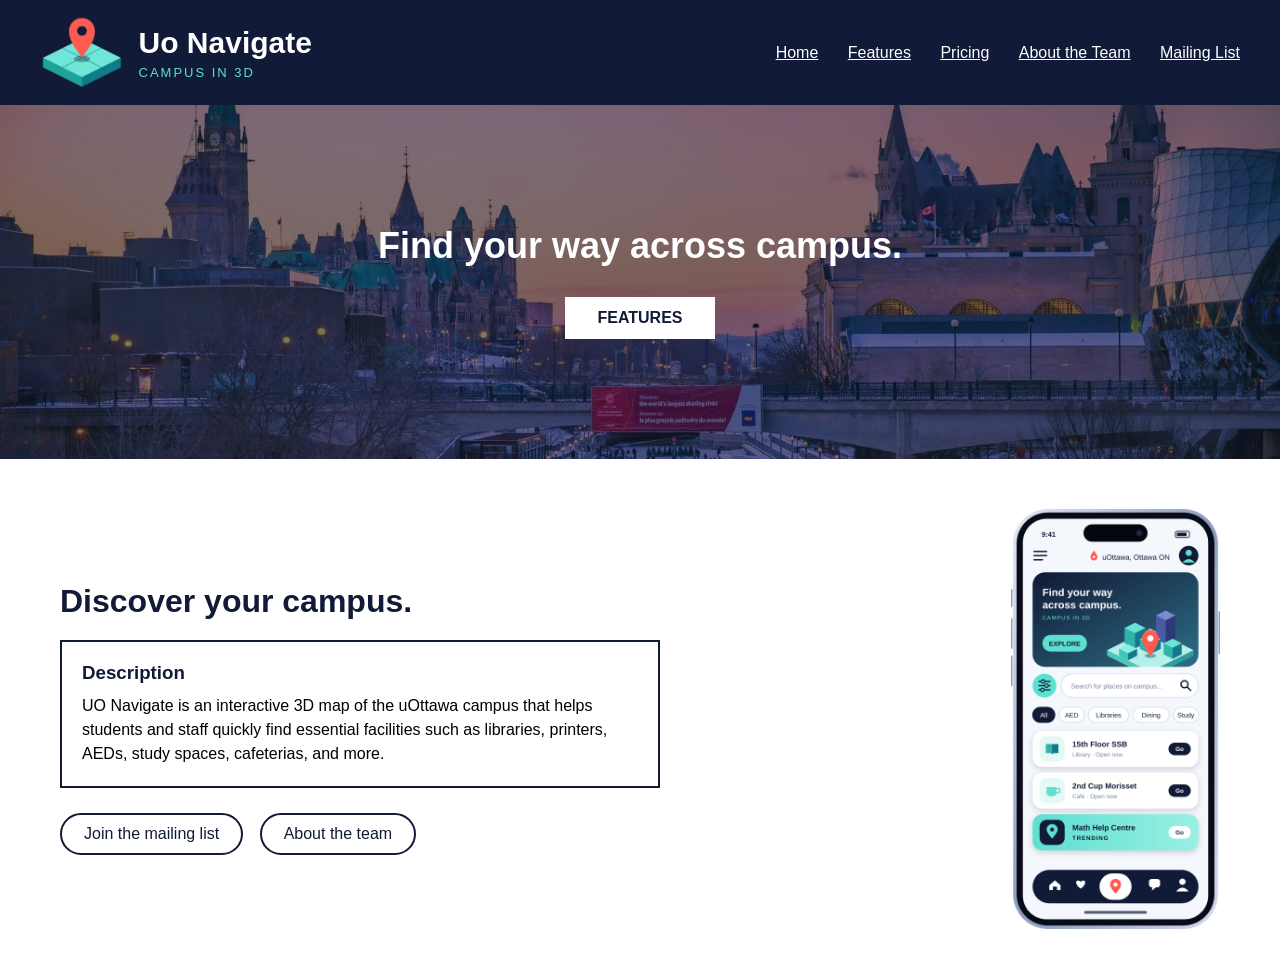
==== index.html @ f6d892aa "Rename MainPage.html to index.html" ====
<!DOCTYPE html>
<html lang="en">
<head>
  <title>Uo Navigate</title>
  <link rel="stylesheet" href="Styling/MainPageStyle.css">
  <link rel="icon" href="logo.png">
</head>
<body>
  <header>
    <img src="logo.png">
    <div>
      <h1>Uo Navigate</h1>
      <p class="tagline">CAMPUS IN 3D</p>
    </div>
    <nav>
      <a href="MainPage.html">Home</a>
      <a href="FeaturesPage.html">Features</a>
      <a href="PricingPage.html">Pricing</a>
      <a href="AboutTheTeamPage.html">About the Team</a>
      <a href="MailingListPage.html">Mailing List</a>
    </nav>
  </header>
<main>
    <section class="hero">
      <h2>Find your way across campus.</h2>
      <a class="features-button" href="FeaturesPage.html">FEATURES</a>
    </section>
    <section class="discover">
      <div class="discover-text">
        <h2>Discover your campus.</h2>
        <div class="description">
          <h3>Description</h3>
          <p>
            UO Navigate is an interactive 3D map of the uOttawa campus that helps
            students and staff quickly find essential facilities such as libraries,
            printers, AEDs, study spaces, cafeterias, and more.
          </p>
        </div>
        <div class="buttons">
          <a href="MailingListPage.html">Join the mailing list</a>
          <a href="AboutTheTeamPage.html">About the team</a>
        </div>
      </div>
      <img class="phone" src="phone.png" alt="UoNavigate app shown on a phone screen">  
    </section>
  </main>
</body>
</html>
---- Styling/MainPageStyle.css ----
body {
  font-family: Arial;
  margin: 0;
}
header {
  background-color: #111a36;
  padding: 15px 40px;
  display: flex;
  align-items: center;
}
header img {
  height: 75px;
  margin-right: 15px;
}
h1 {
  color: white;
  font-size: 30px;
  margin: 0;
}
.tagline {
  color: #5ee0d0;
  font-size: 13px;
  letter-spacing: 2px;
  margin: 5px 0 0 0;
}
nav {
  margin-left: auto;
}
nav a {
  color: white;
  margin-left: 25px;
}
.hero {
  background: linear-gradient(rgba(17, 26, 54, 0.55), rgba(17, 26, 54, 0.55)), url("../campus.png") center 35% / cover;
  text-align: center;
  padding: 120px 20px;
}
.hero h2 {
  color: white;
  font-size: 36px;
  margin: 0 0 30px 0;
}
.features-button {
  display: inline-block;
  background-color: white;
  color: #111a36;
  font-weight: bold;
  text-decoration: none;
  padding: 12px 32px;
}
.features-button:hover {
  background-color: #5ee0d0;
}
.discover {
  display: flex;
  align-items: center;
  padding: 50px 60px;
}
.discover-text {
  max-width: 600px;
  margin-right: 40px;
}
.discover h2 {
  color: #111a36;
  font-size: 32px;
  margin: 0 0 20px 0;
}
.description {
  border: 2px solid #111a36;
  padding: 20px;
}
.description h3 {
  color: #111a36;
  margin: 0 0 10px 0;
}
.description p {
  line-height: 1.5;
  margin: 0;
}
.buttons {
  margin-top: 25px;
}
.buttons a {
  display: inline-block;
  border: 2px solid #111a36;
  border-radius: 30px;
  color: #111a36;
  text-decoration: none;
  padding: 10px 22px;
  margin-right: 12px;
}
.buttons a:hover {
  background-color: #111a36;
  color: white;
}
.phone {
  height: 420px;
  margin-left: auto;
}
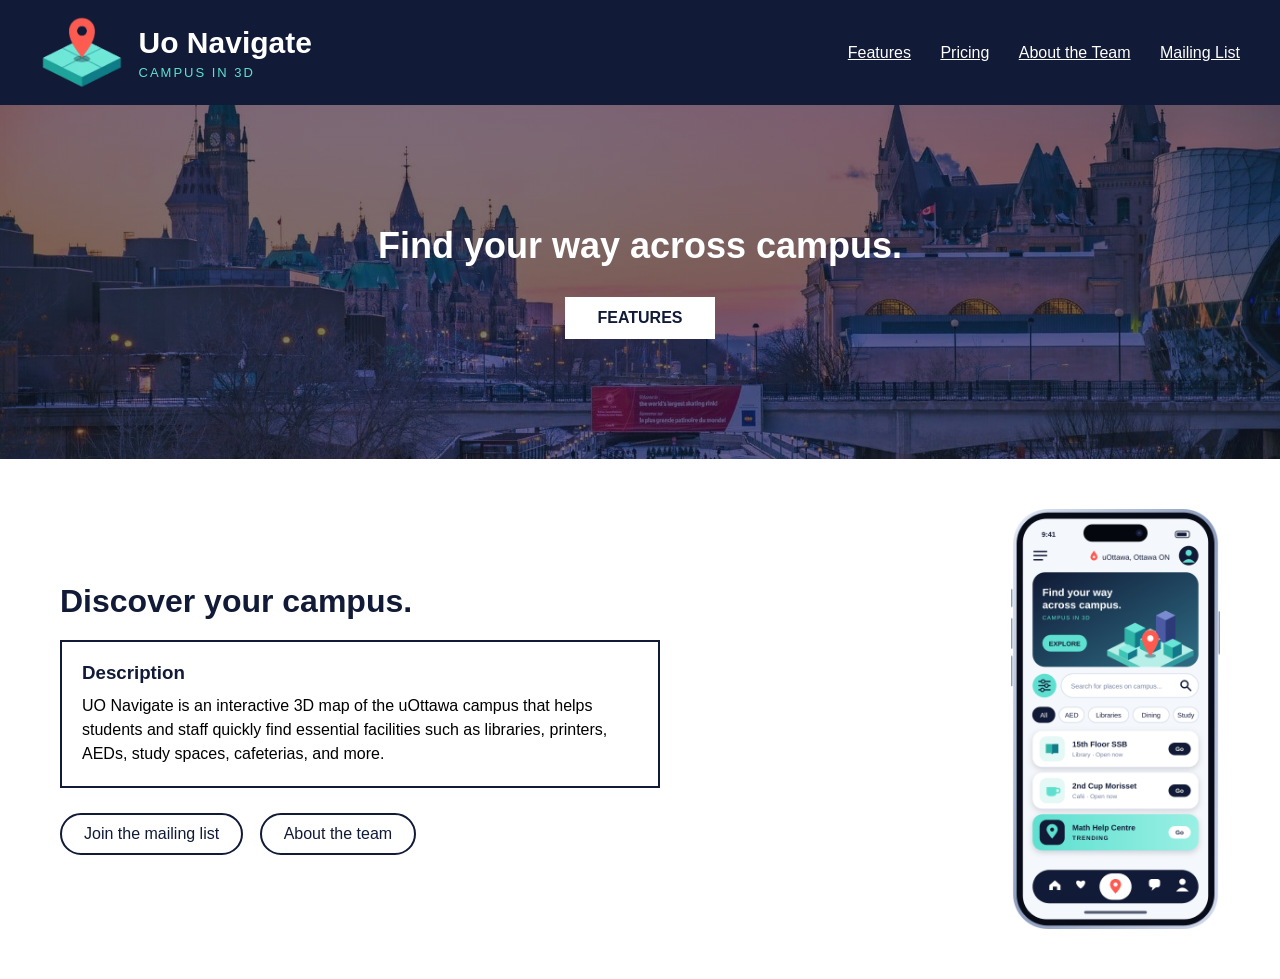
==== commit 567c1028: "Update index.html" ====
--- a/index.html
+++ b/index.html
@@ -13,7 +13,6 @@
       <p class="tagline">CAMPUS IN 3D</p>
     </div>
     <nav>
-      <a href="MainPage.html">Home</a>
       <a href="FeaturesPage.html">Features</a>
       <a href="PricingPage.html">Pricing</a>
       <a href="AboutTheTeamPage.html">About the Team</a>
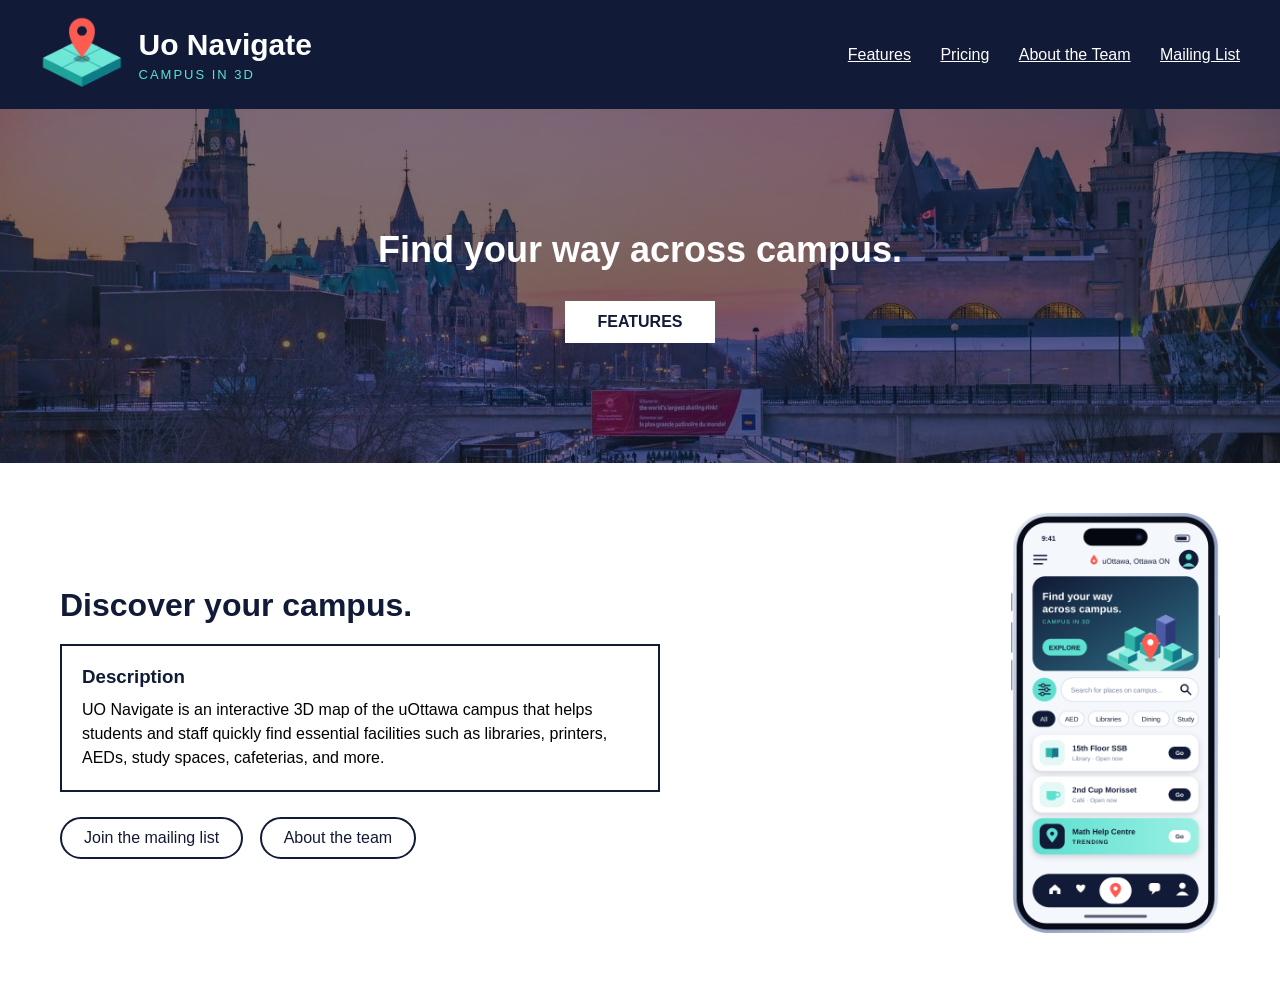
==== commit b675ffd0: "Update index.html" ====
--- a/index.html
+++ b/index.html
@@ -7,7 +7,9 @@
 </head>
 <body>
   <header>
-    <img src="logo.png">
+    <a href="MainPage.html">
+      <img src="logo.png">
+    </a>
     <div>
       <h1>Uo Navigate</h1>
       <p class="tagline">CAMPUS IN 3D</p>
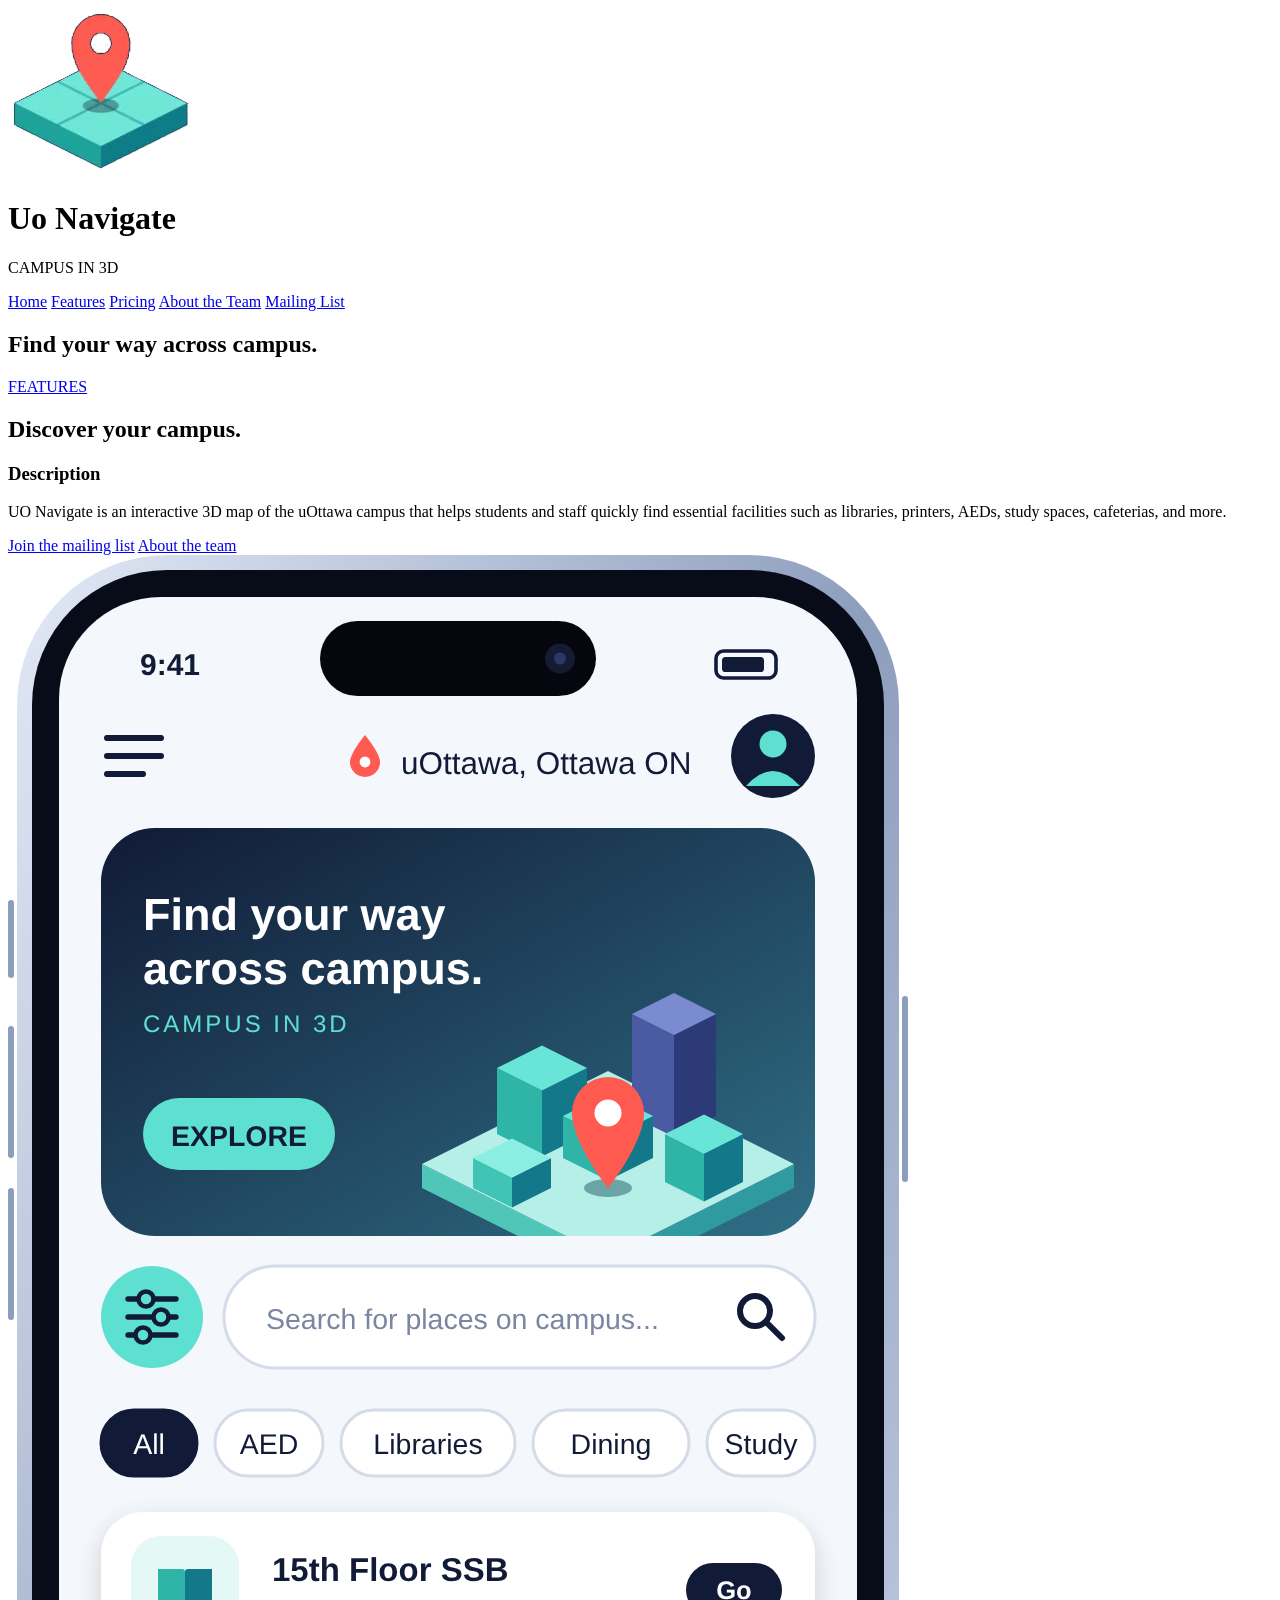
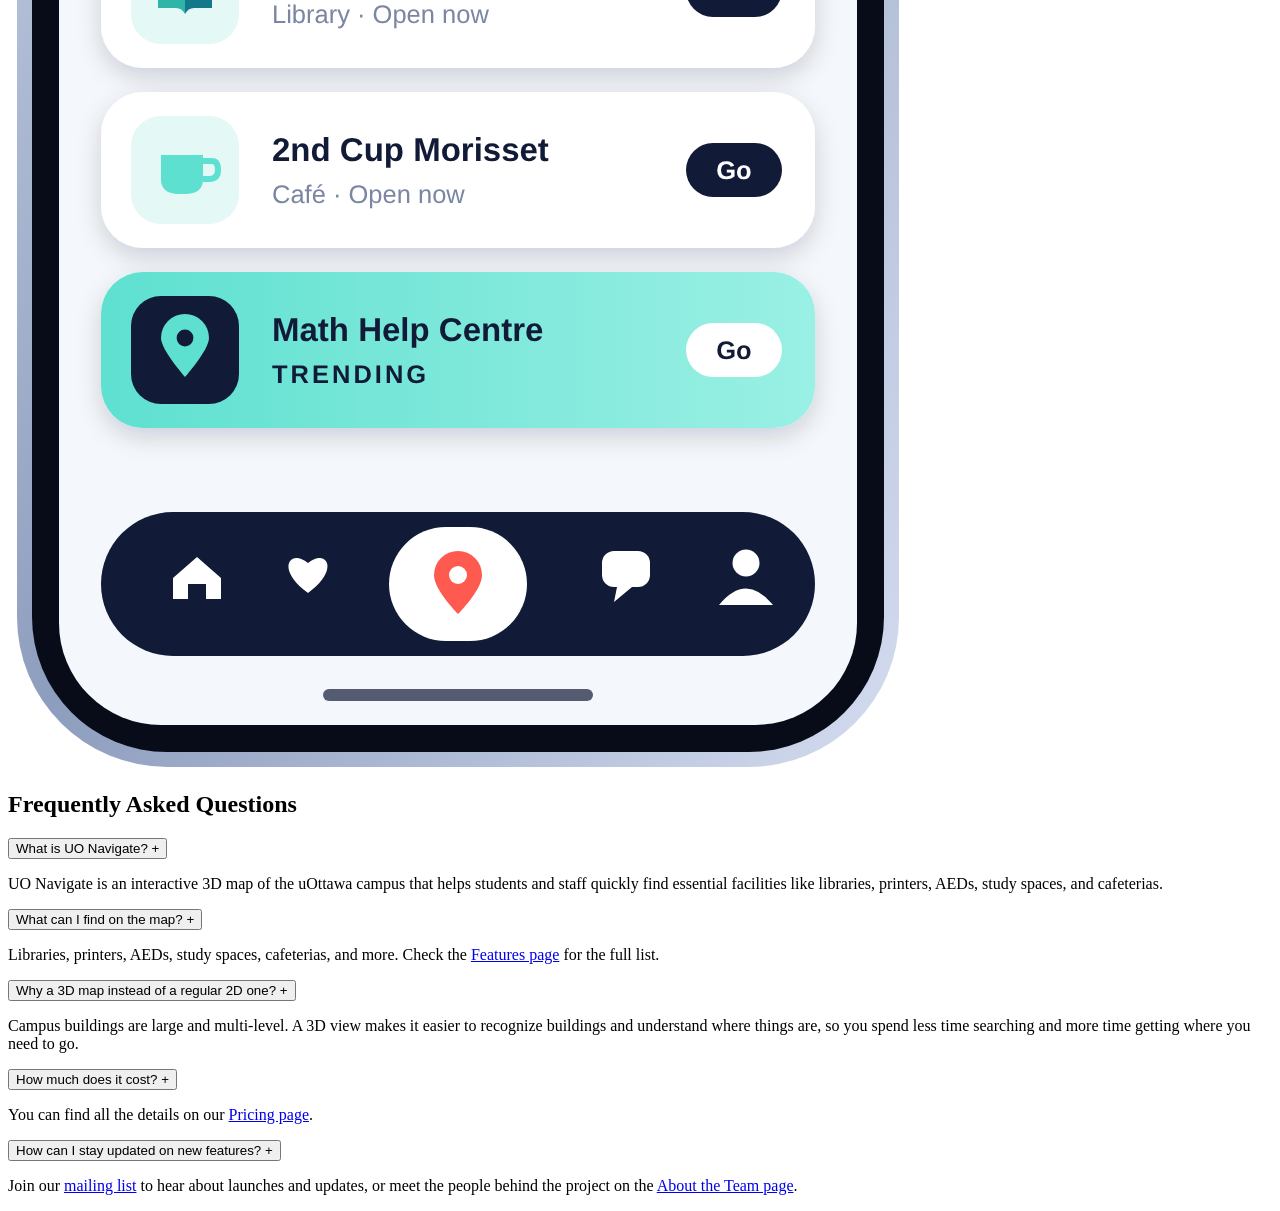
==== commit 1f9a78c4: "Update index.html" ====
--- a/index.html
+++ b/index.html
@@ -1,31 +1,34 @@
 <!DOCTYPE html>
 <html lang="en">
 <head>
+  <meta charset="UTF-8">
+  <meta name="viewport" content="width=device-width, initial-scale=1">
   <title>Uo Navigate</title>
-  <link rel="stylesheet" href="Styling/MainPageStyle.css">
+  <link rel="stylesheet" href="MainPageStyle.css">
   <link rel="icon" href="logo.png">
 </head>
 <body>
   <header>
-    <a href="MainPage.html">
-      <img src="logo.png">
-    </a>
+    <img src="logo.png" alt="UO Navigate logo">
     <div>
       <h1>Uo Navigate</h1>
       <p class="tagline">CAMPUS IN 3D</p>
     </div>
     <nav>
+      <a href="index.html">Home</a>
       <a href="FeaturesPage.html">Features</a>
       <a href="PricingPage.html">Pricing</a>
       <a href="AboutTheTeamPage.html">About the Team</a>
       <a href="MailingListPage.html">Mailing List</a>
     </nav>
   </header>
-<main>
+
+  <main>
     <section class="hero">
       <h2>Find your way across campus.</h2>
       <a class="features-button" href="FeaturesPage.html">FEATURES</a>
     </section>
+
     <section class="discover">
       <div class="discover-text">
         <h2>Discover your campus.</h2>
@@ -42,8 +45,64 @@
           <a href="AboutTheTeamPage.html">About the team</a>
         </div>
       </div>
-      <img class="phone" src="phone.png" alt="UoNavigate app shown on a phone screen">  
+      <img class="phone" src="phone.png" alt="UoNavigate app shown on a phone screen">
+    </section>
+
+    <section class="faq" id="faq">
+      <h2>Frequently Asked Questions</h2>
+
+      <div class="faq-item">
+        <button class="faq-question" aria-expanded="false">
+          What is UO Navigate?
+          <span class="faq-icon">+</span>
+        </button>
+        <div class="faq-answer">
+          <p>UO Navigate is an interactive 3D map of the uOttawa campus that helps students and staff quickly find essential facilities like libraries, printers, AEDs, study spaces, and cafeterias.</p>
+        </div>
+      </div>
+
+      <div class="faq-item">
+        <button class="faq-question" aria-expanded="false">
+          What can I find on the map?
+          <span class="faq-icon">+</span>
+        </button>
+        <div class="faq-answer">
+          <p>Libraries, printers, AEDs, study spaces, cafeterias, and more. Check the <a href="FeaturesPage.html">Features page</a> for the full list.</p>
+        </div>
+      </div>
+
+      <div class="faq-item">
+        <button class="faq-question" aria-expanded="false">
+          Why a 3D map instead of a regular 2D one?
+          <span class="faq-icon">+</span>
+        </button>
+        <div class="faq-answer">
+          <p>Campus buildings are large and multi-level. A 3D view makes it easier to recognize buildings and understand where things are, so you spend less time searching and more time getting where you need to go.</p>
+        </div>
+      </div>
+
+      <div class="faq-item">
+        <button class="faq-question" aria-expanded="false">
+          How much does it cost?
+          <span class="faq-icon">+</span>
+        </button>
+        <div class="faq-answer">
+          <p>You can find all the details on our <a href="PricingPage.html">Pricing page</a>.</p>
+        </div>
+      </div>
+
+      <div class="faq-item">
+        <button class="faq-question" aria-expanded="false">
+          How can I stay updated on new features?
+          <span class="faq-icon">+</span>
+        </button>
+        <div class="faq-answer">
+          <p>Join our <a href="MailingListPage.html">mailing list</a> to hear about launches and updates, or meet the people behind the project on the <a href="AboutTheTeamPage.html">About the Team page</a>.</p>
+        </div>
+      </div>
     </section>
   </main>
+
+  <script src="faq.js"></script>
 </body>
-</html>  
+</html>
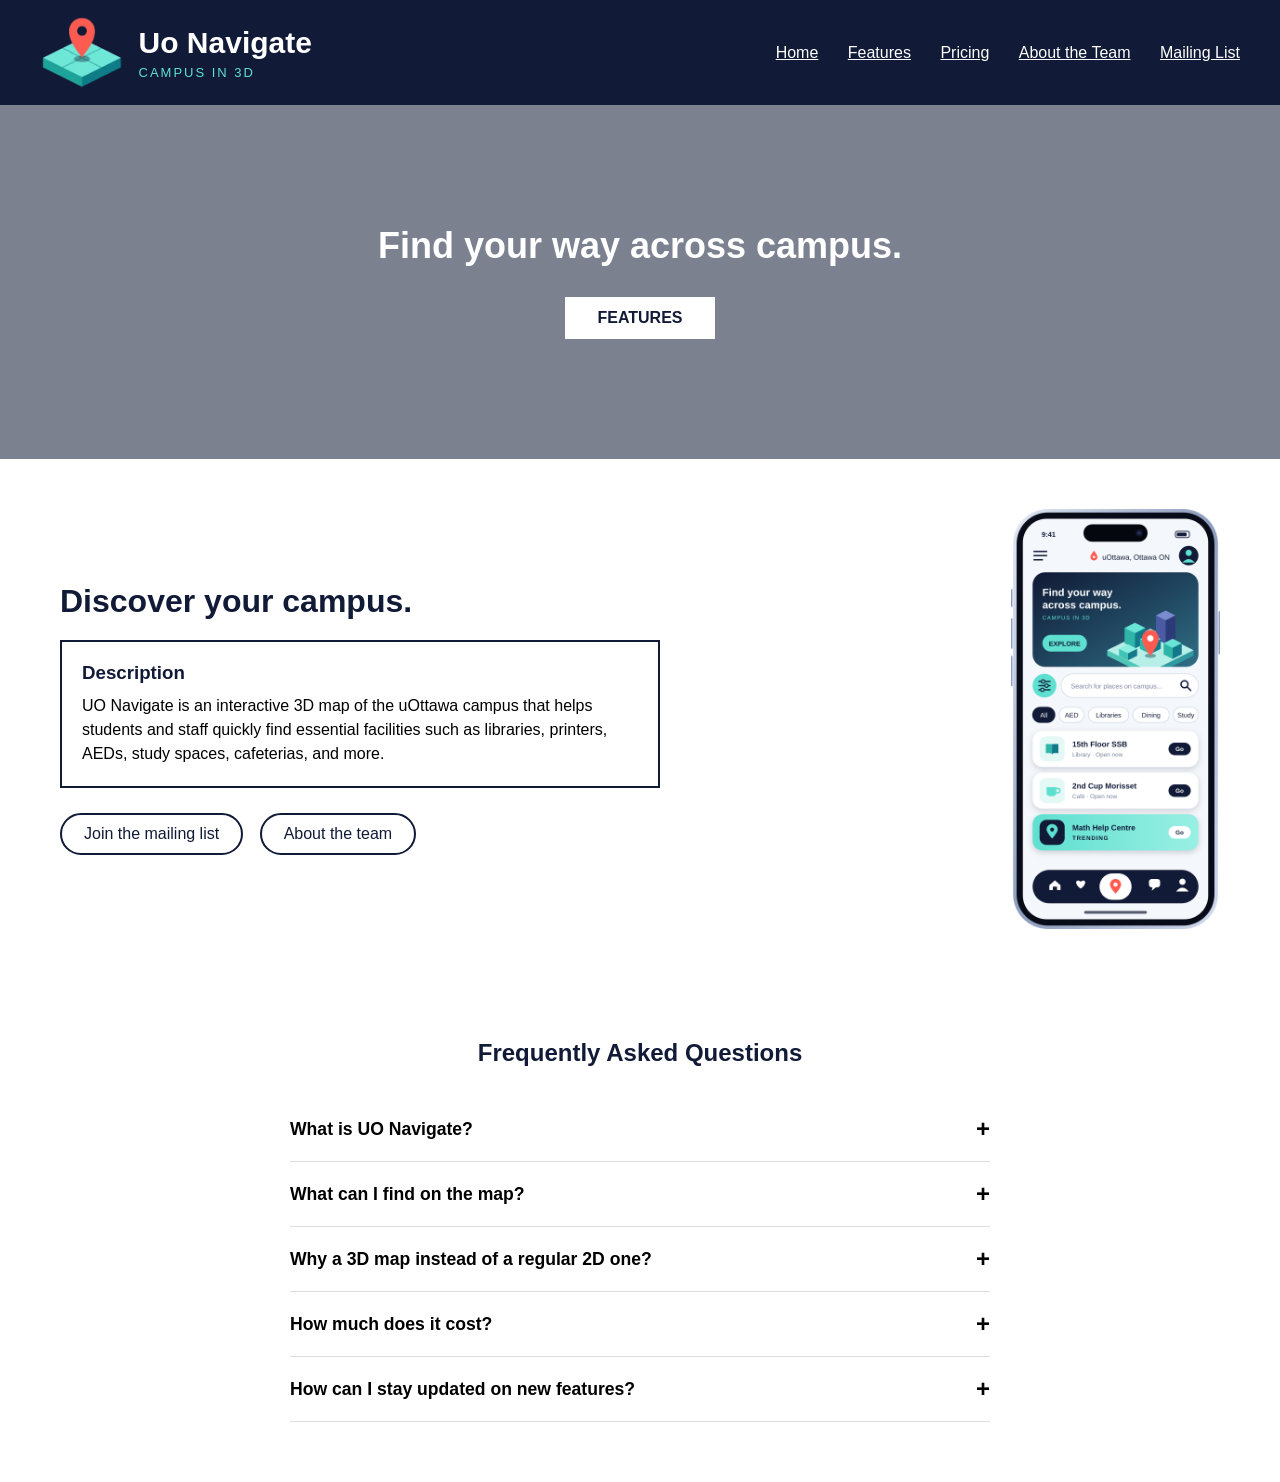
==== commit ad142ddb: "Update index.html" ====
--- a/index.html
+++ b/index.html
@@ -4,7 +4,7 @@
   <meta charset="UTF-8">
   <meta name="viewport" content="width=device-width, initial-scale=1">
   <title>Uo Navigate</title>
-  <link rel="stylesheet" href="MainPageStyle.css">
+  <link rel="stylesheet" href="Styling/MainPageStyle.css">
   <link rel="icon" href="logo.png">
 </head>
 <body>
--- a/Styling/MainPageStyle.css
+++ b/Styling/MainPageStyle.css
@@ -0,0 +1,155 @@
+body {
+  font-family: Arial;
+  margin: 0;
+}
+header {
+  background-color: #111a36;
+  padding: 15px 40px;
+  display: flex;
+  align-items: center;
+}
+header img {
+  height: 75px;
+  margin-right: 15px;
+}
+h1 {
+  color: white;
+  font-size: 30px;
+  margin: 0;
+}
+.tagline {
+  color: #5ee0d0;
+  font-size: 13px;
+  letter-spacing: 2px;
+  margin: 5px 0 0 0;
+}
+nav { 
+  margin-left: auto;
+}
+nav a {
+  color: white;
+  margin-left: 25px;
+}
+.hero {
+  background: linear-gradient(rgba(17, 26, 54, 0.55), rgba(17, 26, 54, 0.55)), url("2.png") center 35% / cover;
+  text-align: center;
+  padding: 120px 20px;
+}
+.hero h2 {
+  color: white;
+  font-size: 36px;
+  margin: 0 0 30px 0;
+}
+.features-button {
+  display: inline-block;
+  background-color: white;
+  color: #111a36;
+  font-weight: bold;
+  text-decoration: none;
+  padding: 12px 32px;
+}
+.features-button:hover {
+  background-color: #5ee0d0;
+}
+.discover {
+  display: flex;
+  align-items: center;
+  padding: 50px 60px;
+}
+.discover-text {
+  max-width: 600px;
+  margin-right: 40px;
+}
+.discover h2 {
+  color: #111a36;
+  font-size: 32px;
+  margin: 0 0 20px 0;
+}
+.description {
+  border: 2px solid #111a36;
+  padding: 20px;
+}
+.description h3 {
+  color: #111a36;
+  margin: 0 0 10px 0;
+}
+.description p {
+  line-height: 1.5;
+  margin: 0;
+}
+.buttons {
+  margin-top: 25px;
+}
+.buttons a {
+  display: inline-block;
+  border: 2px solid #111a36;
+  border-radius: 30px;
+  color: #111a36;
+  text-decoration: none;
+  padding: 10px 22px;
+  margin-right: 12px;
+}
+.buttons a:hover {
+  background-color: #111a36;
+  color: white;
+}
+.phone {
+  height: 420px;
+  margin-left: auto;
+}
+.faq {
+  max-width: 700px;
+  margin: 60px auto;
+  padding: 0 20px;
+}
+
+.faq h2 {
+  text-align: center;
+  margin-bottom: 30px;
+  color: #111a36;
+}
+
+.faq-item {
+  border-bottom: 1px solid #ddd;
+}
+
+.faq-question {
+  width: 100%;
+  display: flex;
+  justify-content: space-between;
+  align-items: center;
+  padding: 18px 0;
+  background: none;
+  border: none;
+  font-size: 1.1rem;
+  font-weight: 600;
+  font-family: inherit;
+  text-align: left;
+  cursor: pointer;
+  color: inherit;
+}
+
+.faq-question:hover {
+  opacity: 0.75;
+}
+
+.faq-icon {
+  font-size: 1.5rem;
+  transition: transform 0.3s ease;
+}
+
+.faq-item.active .faq-icon {
+  transform: rotate(45deg); 
+}
+
+.faq-answer {
+  max-height: 0;
+  overflow: hidden;
+  transition: max-height 0.3s ease;
+}
+
+.faq-answer p {
+  padding-bottom: 18px;
+  margin: 0;
+  line-height: 1.6;
+}
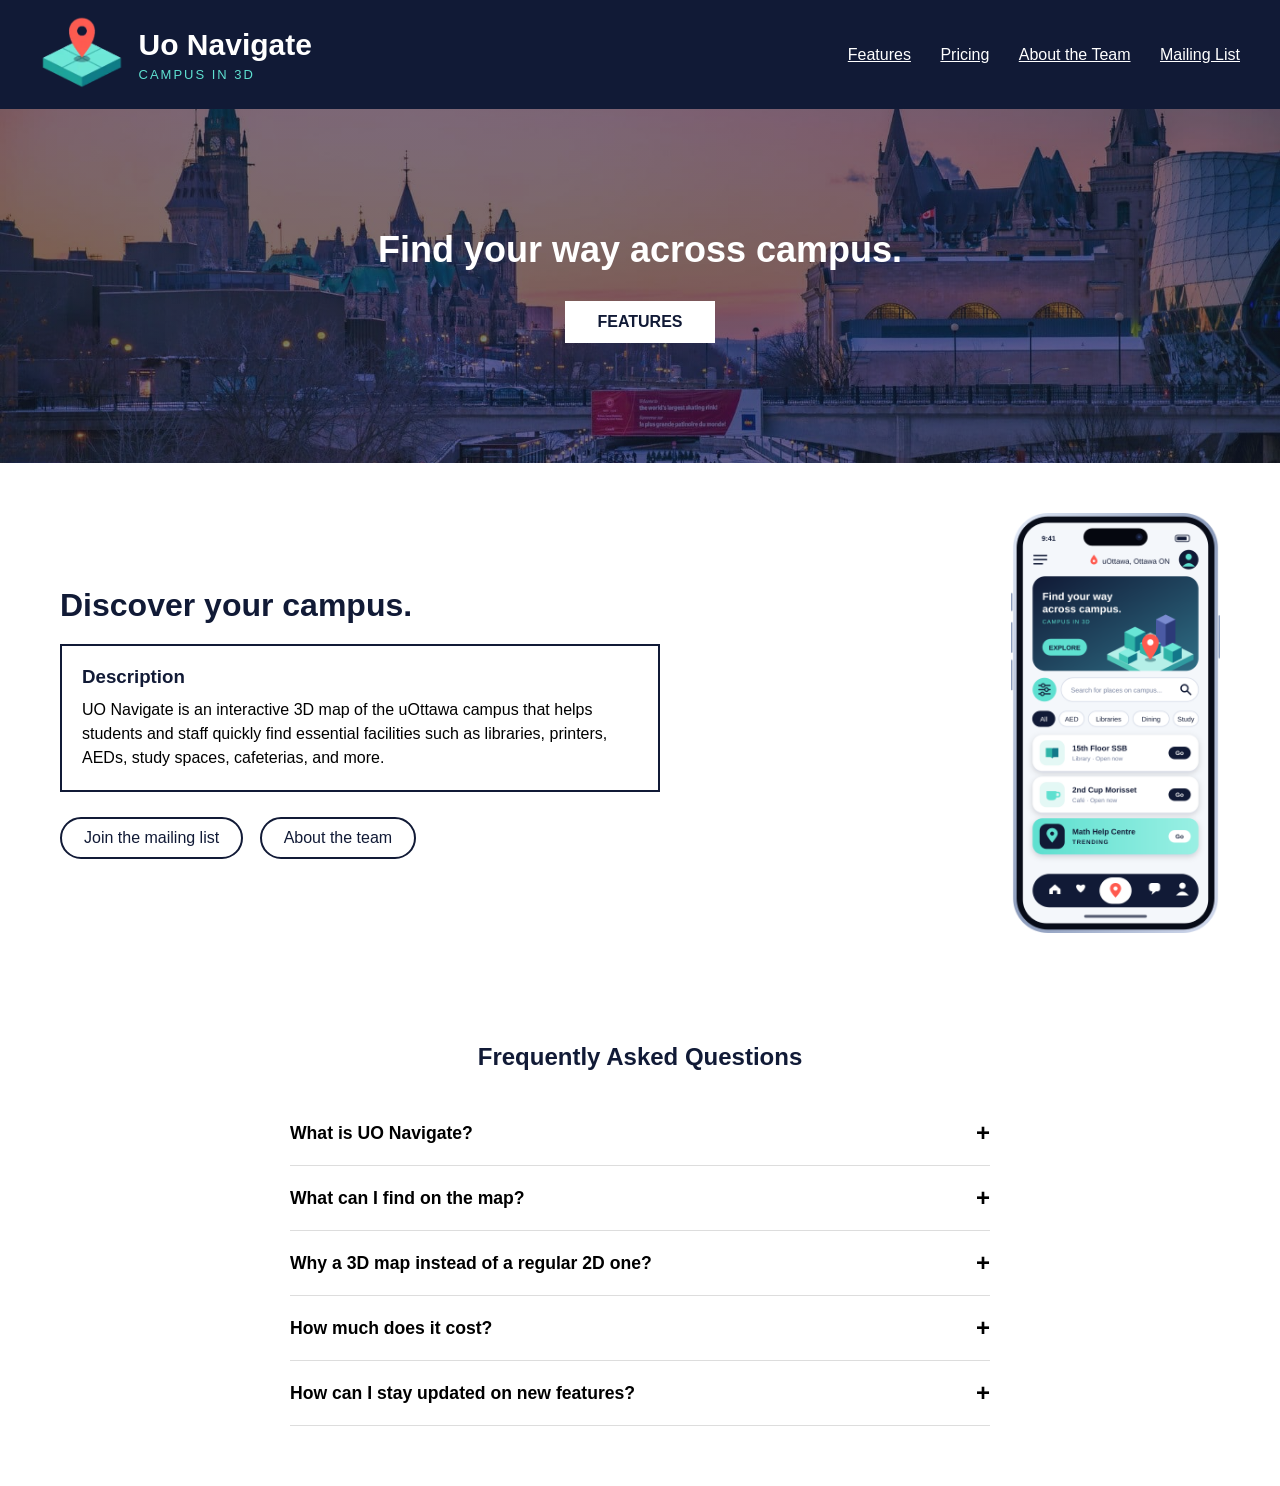
==== commit a99c4777: "Update index.html" ====
--- a/index.html
+++ b/index.html
@@ -9,13 +9,14 @@
 </head>
 <body>
   <header>
-    <img src="logo.png" alt="UO Navigate logo">
+    <a href="index.html">
+      <img src="logo.png" alt="UO Navigate logo">
+    </a>
     <div>
       <h1>Uo Navigate</h1>
       <p class="tagline">CAMPUS IN 3D</p>
     </div>
     <nav>
-      <a href="index.html">Home</a>
       <a href="FeaturesPage.html">Features</a>
       <a href="PricingPage.html">Pricing</a>
       <a href="AboutTheTeamPage.html">About the Team</a>
--- a/Styling/MainPageStyle.css
+++ b/Styling/MainPageStyle.css
@@ -31,7 +31,7 @@
   margin-left: 25px;
 }
 .hero {
-  background: linear-gradient(rgba(17, 26, 54, 0.55), rgba(17, 26, 54, 0.55)), url("2.png") center 35% / cover;
+  background: linear-gradient(rgba(17, 26, 54, 0.55), rgba(17, 26, 54, 0.55)), url("../campus.png") center 35% / cover;
   text-align: center;
   padding: 120px 20px;
 }
